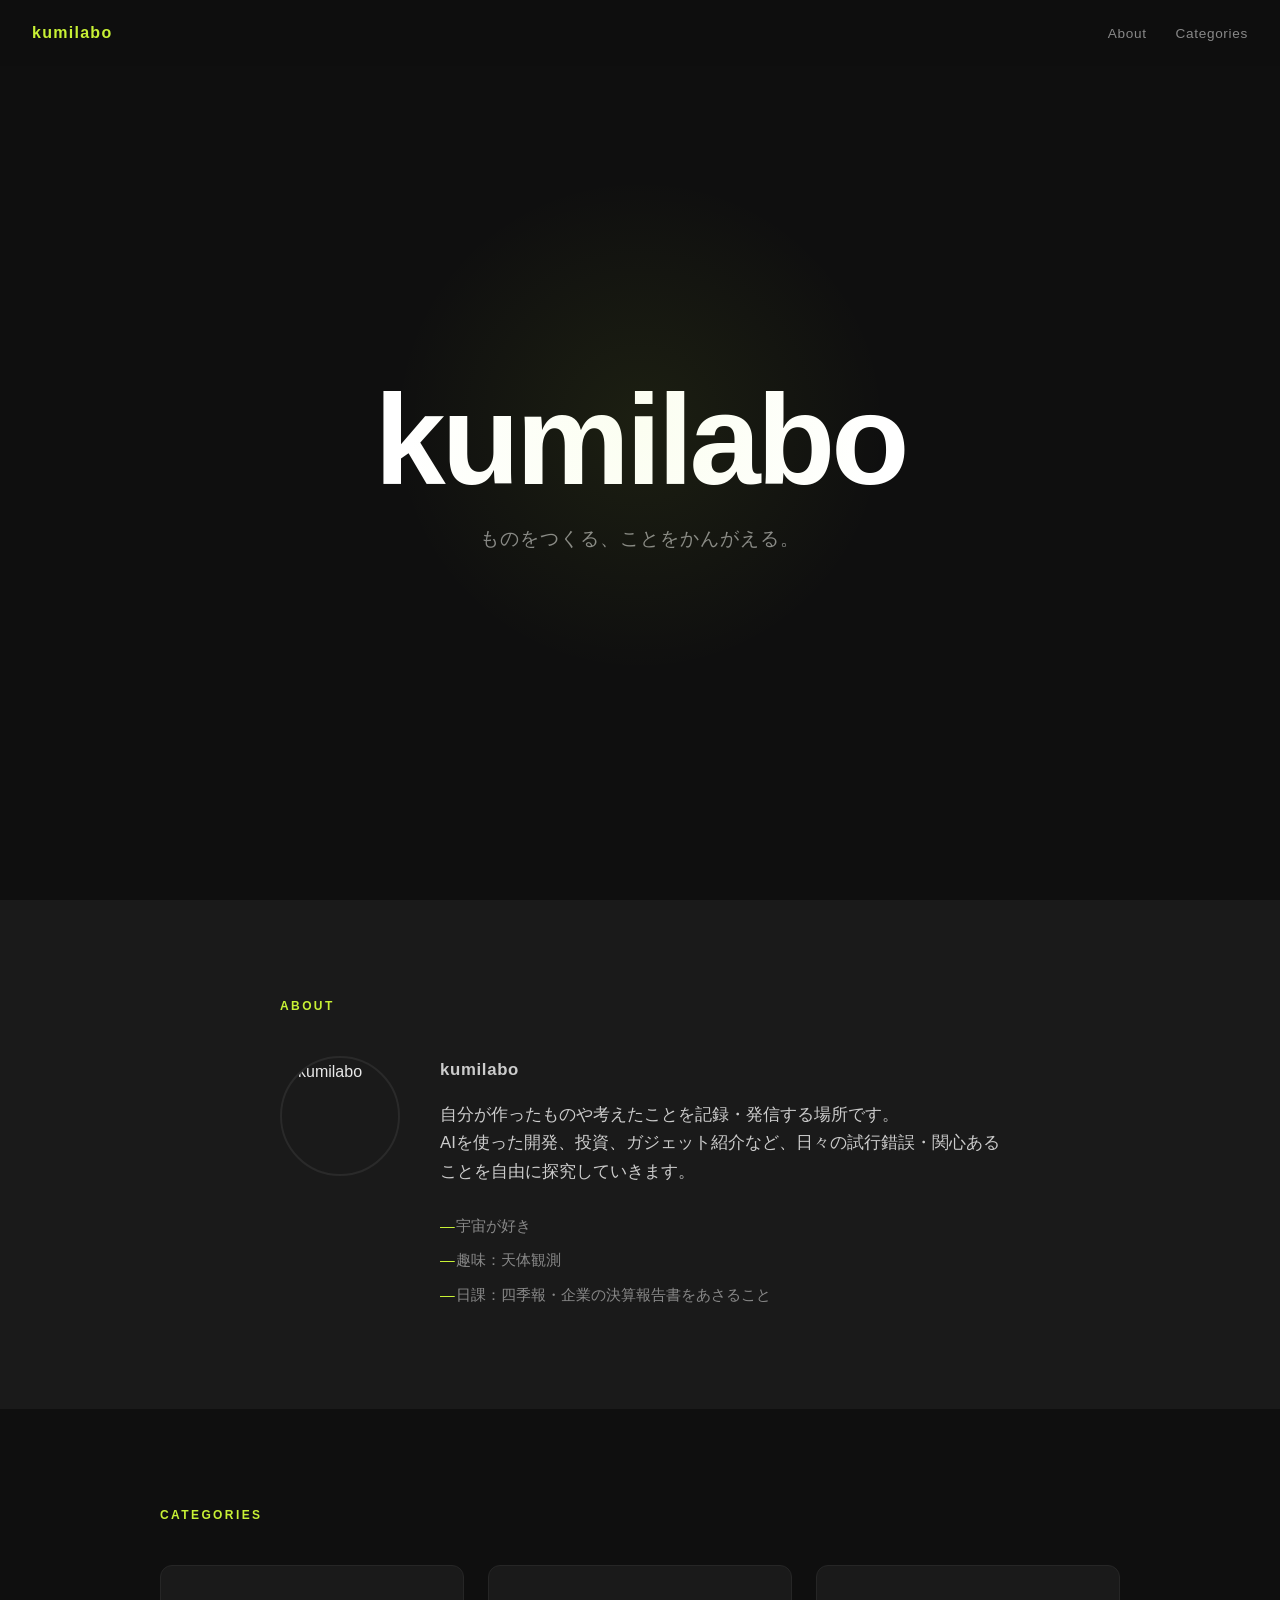
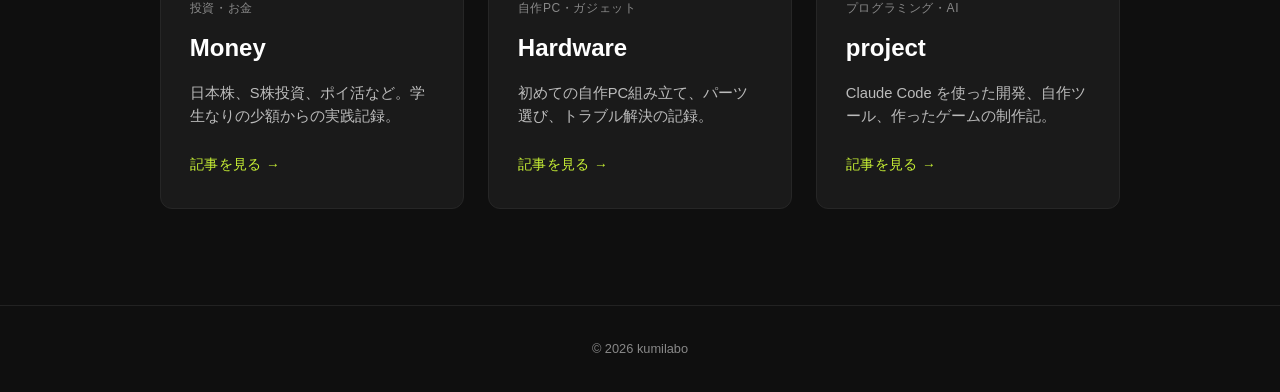
==== myweb/index.html @ 51ecb1a9 "プロフィール写真追加" ====
<!DOCTYPE html>
<html lang="ja">
<head>
  <meta charset="UTF-8">
  <meta name="viewport" content="width=device-width, initial-scale=1.0">
  <title>kumilabo</title>
  <link rel="stylesheet" href="style.css">
</head>
<body>
  <header>
    <nav>
      <a href="index.html" class="logo">kumilabo</a>
      <ul class="nav-links">
        <li><a href="#about">About</a></li>
        <li><a href="#categories">Categories</a></li>
      </ul>
    </nav>
  </header>

  <main>
    <section class="hero">
      <div class="hero-inner">
        <h1 class="site-name">kumilabo</h1>
        <p class="tagline">ものをつくる、ことをかんがえる。</p>
      </div>
    </section>

    <section class="about" id="about">
      <div class="container">
        <h2>About</h2>
        <div class="about-content">
          <div class="profile-photo">
            <img src="picture/34347496_s.jpg" alt="kumilabo">
          </div>
          <div class="about-text">
            <p class="profile-name">kumilabo</p>
            <p>
              自分が作ったものや考えたことを記録・発信する場所です。<br>
              AIを使った開発、投資、ガジェット紹介など、日々の試行錯誤・関心あることを自由に探究していきます。
            </p>
            <ul class="profile-list">
              <li>宇宙が好き</li>
              <li>趣味：天体観測</li>
              <li>日課：四季報・企業の決算報告書をあさること</li>
            </ul>
          </div>
        </div>
      </div>
    </section>

    <section class="categories" id="categories">
      <div class="container">
        <h2>Categories</h2>
        <div class="category-grid">

          <a href="Money.html" class="category-card">
            <span class="category-label">投資・お金</span>
            <h3>Money</h3>
            <p>日本株、S株投資、ポイ活など。学生なりの少額からの実践記録。</p>
            <span class="category-arrow">記事を見る →</span>
          </a>

          <a href="Hardware.html" class="category-card">
            <span class="category-label">自作PC・ガジェット</span>
            <h3>Hardware</h3>
            <p>初めての自作PC組み立て、パーツ選び、トラブル解決の記録。</p>
            <span class="category-arrow">記事を見る →</span>
          </a>

          <a href="AIproject.html" class="category-card">
            <span class="category-label">プログラミング・AI</span>
            <h3>project</h3>
            <p>Claude Code を使った開発、自作ツール、作ったゲームの制作記。</p>
            <span class="category-arrow">記事を見る →</span>
          </a>

        </div>
      </div>
    </section>
  </main>

  <footer>
    <p>&copy; 2026 kumilabo</p>
  </footer>
</body>
</html>
---- myweb/style.css ----
*, *::before, *::after {
  box-sizing: border-box;
  margin: 0;
  padding: 0;
}

:root {
  --bg: #0f0f0f;
  --surface: #1a1a1a;
  --accent: #c8f135;
  --text: #e8e8e8;
  --muted: #888;
  --font-sans: 'Helvetica Neue', Arial, 'Hiragino Sans', 'Noto Sans JP', sans-serif;
}

html {
  font-size: 16px;
  scroll-behavior: smooth;
}

body {
  background: var(--bg);
  color: var(--text);
  font-family: var(--font-sans);
  line-height: 1.7;
  min-height: 100vh;
  display: flex;
  flex-direction: column;
}

/* ---- Nav ---- */
header {
  position: fixed;
  top: 0;
  left: 0;
  right: 0;
  z-index: 100;
  padding: 1.2rem 2rem;
  background: rgba(15, 15, 15, 0.7);
  backdrop-filter: blur(8px);
}

nav {
  display: flex;
  align-items: center;
  justify-content: space-between;
}

.logo {
  font-size: 1rem;
  font-weight: 700;
  letter-spacing: 0.08em;
  color: var(--accent);
  text-transform: lowercase;
  text-decoration: none;
}

.nav-links {
  display: flex;
  gap: 1.8rem;
  list-style: none;
}

.nav-links a {
  font-size: 0.85rem;
  color: var(--muted);
  text-decoration: none;
  letter-spacing: 0.05em;
  transition: color 0.2s;
}

.nav-links a:hover {
  color: var(--accent);
}

/* ---- Hero ---- */
.hero {
  min-height: 100vh;
  display: flex;
  align-items: center;
  justify-content: center;
  padding: 6rem 2rem 4rem;
  position: relative;
  overflow: hidden;
}

.hero::before {
  content: '';
  position: absolute;
  width: 500px;
  height: 500px;
  border-radius: 50%;
  background: radial-gradient(circle, rgba(200, 241, 53, 0.07) 0%, transparent 70%);
  top: 50%;
  left: 50%;
  transform: translate(-50%, -55%);
  pointer-events: none;
}

.hero-inner {
  text-align: center;
}

.site-name {
  font-size: clamp(3.5rem, 12vw, 8rem);
  font-weight: 800;
  letter-spacing: -0.03em;
  line-height: 1;
  color: #fff;
  margin-bottom: 1.2rem;
}

.site-name span {
  color: var(--accent);
}

.tagline {
  font-size: clamp(0.95rem, 2.5vw, 1.2rem);
  color: var(--muted);
  letter-spacing: 0.05em;
}

/* ---- About ---- */
.about {
  padding: 6rem 2rem;
  background: var(--surface);
}

.container {
  max-width: 720px;
  margin: 0 auto;
}

.about h2 {
  font-size: 0.75rem;
  font-weight: 700;
  letter-spacing: 0.2em;
  text-transform: uppercase;
  color: var(--accent);
  margin-bottom: 2.5rem;
}

.about-content {
  display: flex;
  align-items: flex-start;
  gap: 2.5rem;
}

.profile-photo {
  flex-shrink: 0;
}

.profile-photo img {
  width: 120px;
  height: 120px;
  border-radius: 50%;
  object-fit: cover;
  border: 2px solid #2a2a2a;
  display: block;
}

.profile-name {
  font-size: 1.3rem;
  font-weight: 800;
  color: #fff;
  letter-spacing: 0.04em;
  margin-bottom: 1rem !important;
}

.profile-list {
  list-style: none;
  margin-top: 1.4rem;
}

.profile-list li {
  font-size: 0.92rem;
  color: var(--muted);
  padding: 0.3rem 0;
  padding-left: 1.1em;
  position: relative;
}

.profile-list li::before {
  content: '—';
  position: absolute;
  left: 0;
  color: var(--accent);
}

@media (max-width: 600px) {
  .about-content {
    flex-direction: column;
    align-items: center;
    text-align: center;
  }

  .profile-list li {
    text-align: left;
  }
}

.about-text p {
  font-size: 1.05rem;
  color: #ccc;
  margin-bottom: 1.4rem;
}

.about-text p:last-child {
  margin-bottom: 0;
}

.about-text strong {
  color: #fff;
  font-weight: 700;
}

/* ---- Categories ---- */
.categories {
  padding: 6rem 2rem;
}

.categories .container {
  max-width: 960px;
}

.categories h2 {
  font-size: 0.75rem;
  font-weight: 700;
  letter-spacing: 0.2em;
  text-transform: uppercase;
  color: var(--accent);
  margin-bottom: 2.5rem;
}

.category-grid {
  display: grid;
  grid-template-columns: repeat(3, 1fr);
  gap: 1.5rem;
}

.category-card {
  display: flex;
  flex-direction: column;
  padding: 2rem 1.8rem;
  background: var(--surface);
  border: 1px solid #262626;
  border-radius: 12px;
  text-decoration: none;
  color: var(--text);
  transition: border-color 0.2s, transform 0.2s;
}

.category-card:hover {
  border-color: var(--accent);
  transform: translateY(-4px);
}

.category-label {
  font-size: 0.75rem;
  color: var(--muted);
  letter-spacing: 0.05em;
  margin-bottom: 0.6rem;
}

.category-card h3 {
  font-size: 1.5rem;
  font-weight: 800;
  color: #fff;
  margin-bottom: 0.8rem;
}

.category-card p {
  font-size: 0.92rem;
  color: #bbb;
  line-height: 1.6;
  flex-grow: 1;
  margin-bottom: 1.5rem;
}

.category-arrow {
  font-size: 0.85rem;
  color: var(--accent);
  letter-spacing: 0.03em;
}

/* ---- Footer ---- */
footer {
  margin-top: auto;
  padding: 2rem;
  text-align: center;
  font-size: 0.8rem;
  color: var(--muted);
  border-top: 1px solid #222;
}

/* ---- Responsive ---- */
@media (max-width: 768px) {
  .category-grid {
    grid-template-columns: 1fr;
  }
}

@media (max-width: 600px) {
  header {
    padding: 1rem 1.2rem;
  }

  .nav-links {
    gap: 1.2rem;
  }

  .about,
  .categories {
    padding: 4rem 1.2rem;
  }
}
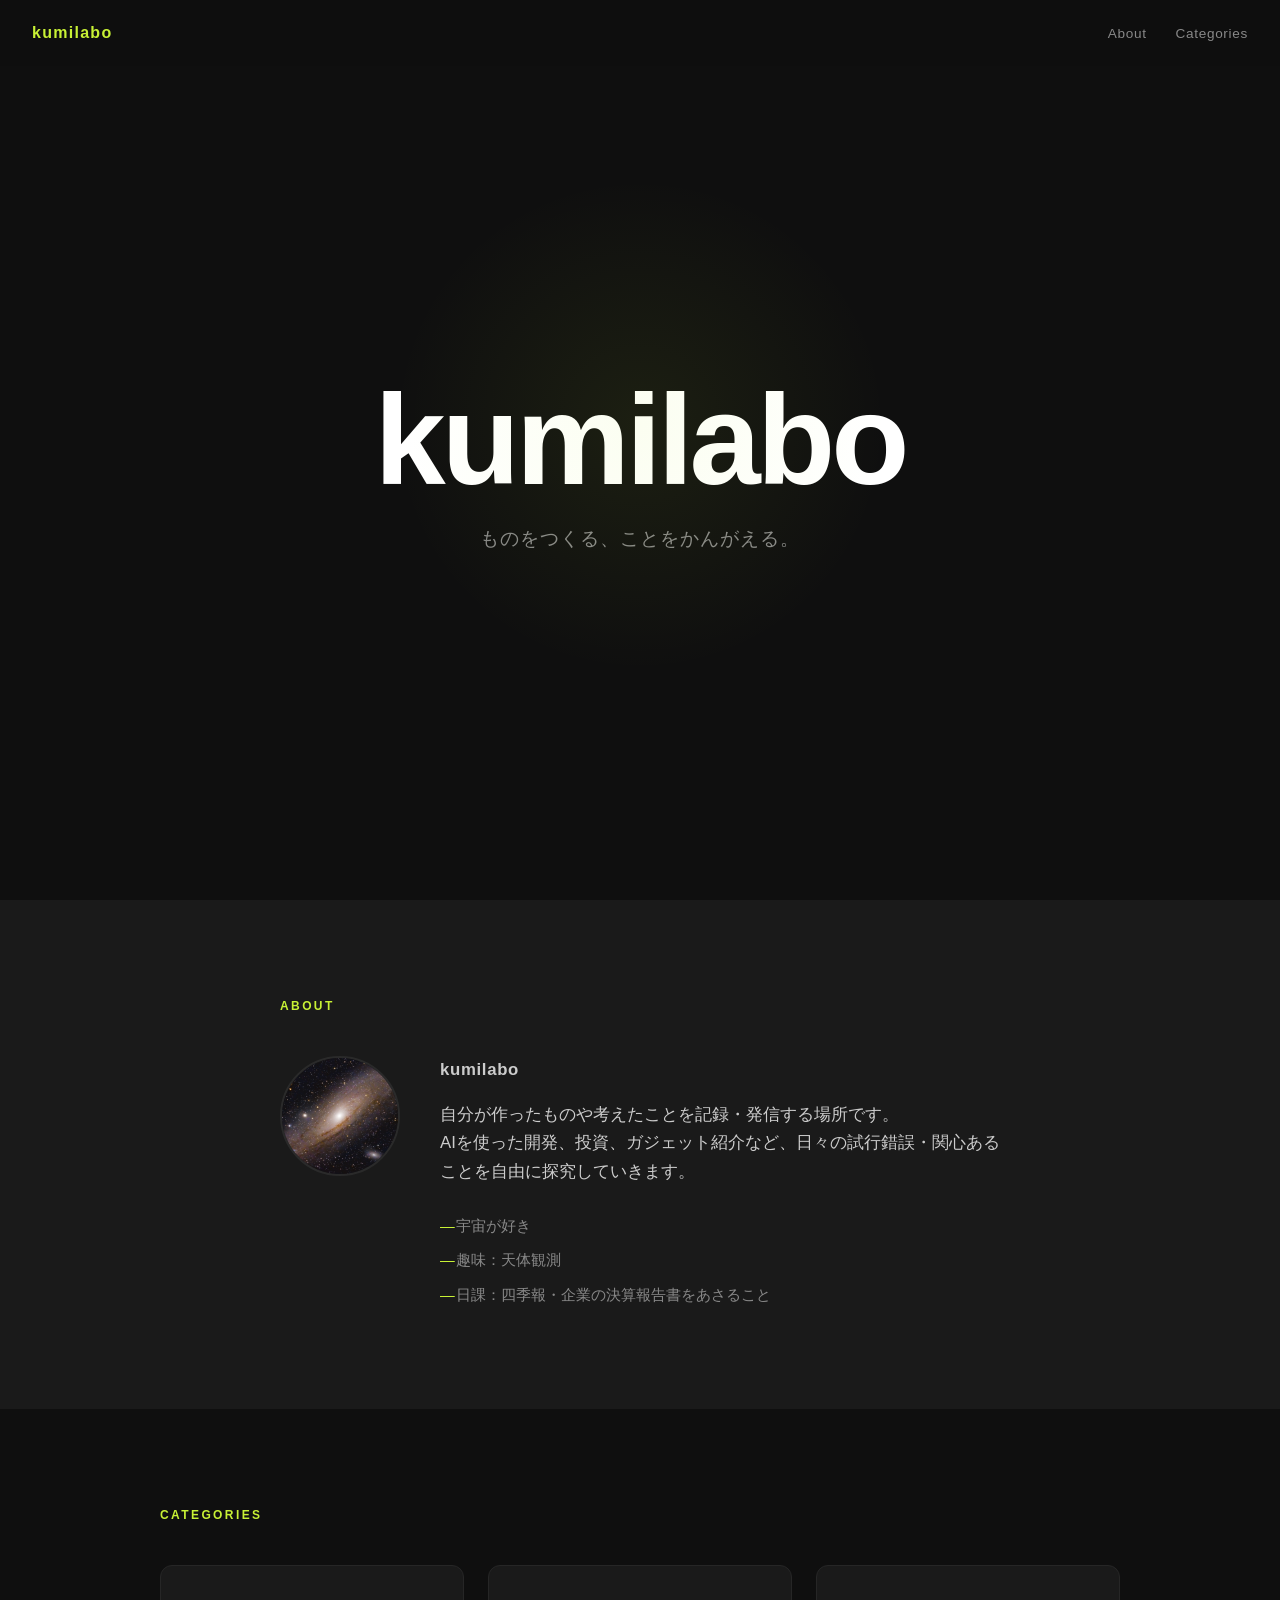
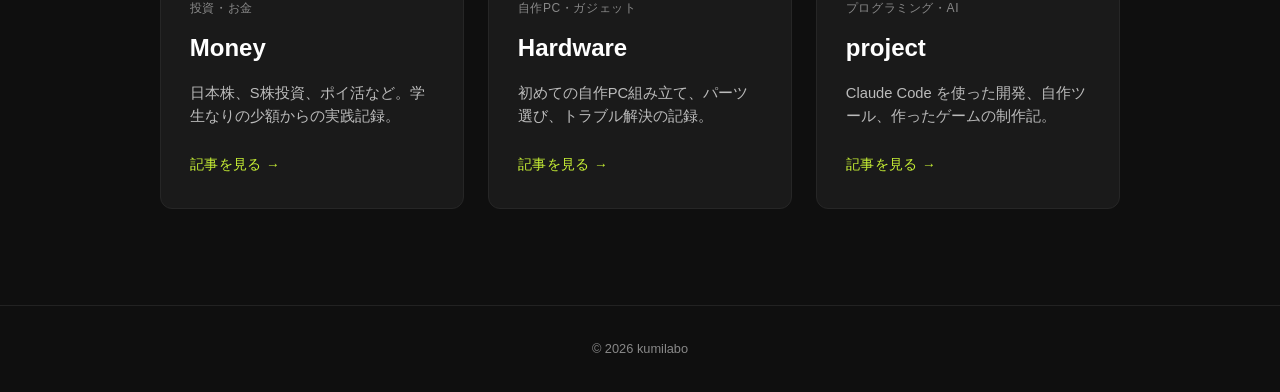
==== commit 19ac3660: "プロフィール写真追加（訂正）" ====
--- a/myweb/index.html
+++ b/myweb/index.html
@@ -30,7 +30,7 @@
         <h2>About</h2>
         <div class="about-content">
           <div class="profile-photo">
-            <img src="picture/34347496_s.jpg" alt="kumilabo">
+            <img src="images/34347496_s.jpg" alt="kumilabo">
           </div>
           <div class="about-text">
             <p class="profile-name">kumilabo</p>
